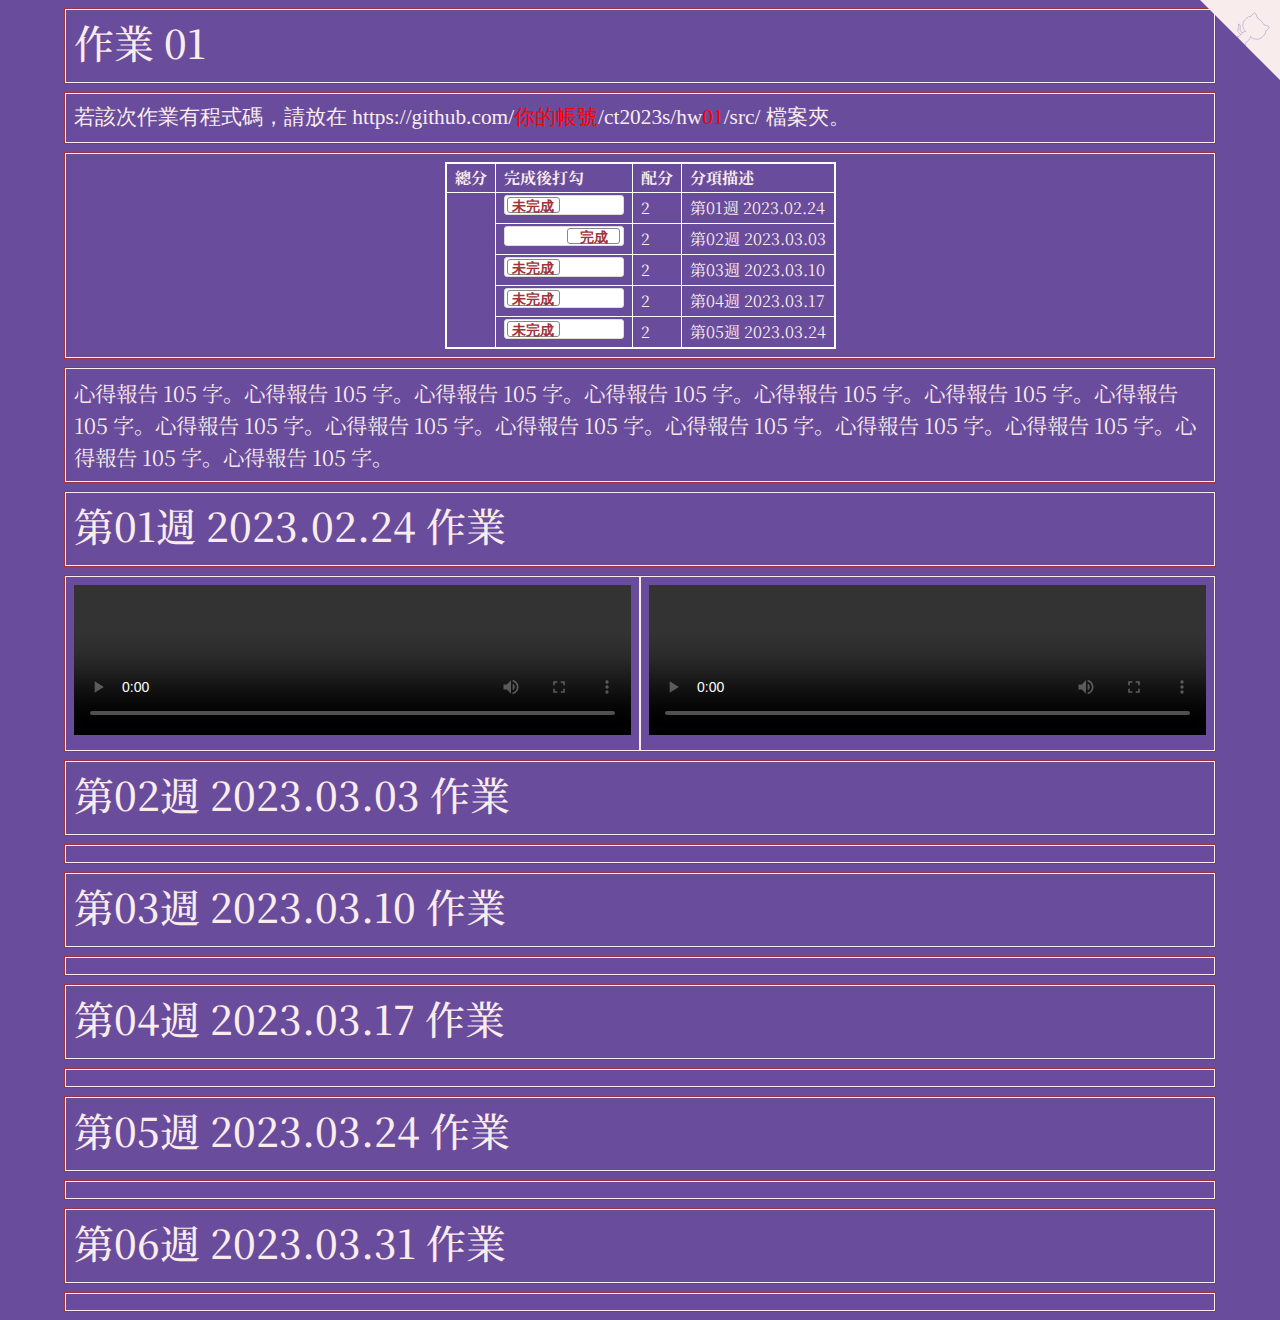
==== hw01/index.html @ e0ed613c "initial upload" ====
<!doctype html>
<html lang="zh-Hant-TW">
<head>
<!-- Required meta tags -->
<meta charset="utf-8">
<meta name="viewport" content="width=device-width, initial-scale=1">

<!-- D3, jquery -->
<script src="https://d3js.org/d3.v3.min.js" charset="utf-8"></script>
<script src="https://code.jquery.com/jquery-3.6.0.min.js" charset="utf-8"></script>

<!-- Bootstrap CSS -->
<link href="https://cdn.jsdelivr.net/npm/bootstrap@5.1.1/dist/css/bootstrap.min.css" rel="stylesheet">
<script src="https://cdn.jsdelivr.net/npm/bootstrap@5.1.1/dist/js/bootstrap.bundle.min.js"></script>

<title>作品集 Portfolio</title>
<style type="text/css">
  @import url('https://fonts.googleapis.com/css2?family=Noto+Serif+JP:wght@200&display=swap');

  table {
  border-collapse: collapse;
  border: 2px solid white; /* rgba(217,140,144,1) */
  font-size:  12pt;
  margin-left: auto;
  margin-right: auto;
  }

  td,
  th {
  border: 1px solid white;
  padding: 2px 8px;
  }

  .flipswitch
  {
      position: relative;
      background: white;
      width: 120px;
      height: 20px;
      -webkit-appearance: initial;
      border-radius: 3px;
      -webkit-tap-highlight-color: rgba(0, 0, 0, 0);
      outline:none;
      font-size: 14px;
      font-family: Trebuchet, Arial, sans-serif;
      font-weight: bold;
      cursor:pointer;
      border:1px solid #ddd;
  }
  .flipswitch:after
  {
      position:absolute;
      top:5%;
      display:block; 
      line-height:16px;
      width:45%;
      height:90%;
      background:#fff;
      box-sizing:border-box;
      text-align:center;
      transition: all 0.3s ease-in 0s; 
      color:rgba(159,53,58,1);
      border:#888 1px solid;
      border-radius:3px;
  }
  .flipswitch:after
  {
      left:2%;
      content: "未完成";
  }
  .flipswitch:checked:after
  {
      left:53%;
      content: "完成";
  }

  body {
    background-color: rgb(106, 76, 156); /* #6A4C9C */
    color: rgb(106, 76, 156);
    font-family: 'Noto Serif JP', serif;
  }

  .container-fluid {
    width:  90%;
  }

  .hw12 {
    border: 1px solid rgb(159, 53, 58);
    margin-top: 8px;
    margin-bottom: 8px;
  }

  .twenty {
    border: 1px solid #f9eced;
    color: #f9eced;
    padding: 8px;
    font-size: 16pt;
  }

  .twenty:hover {
      box-shadow: 0 0 5px 3px #f9eced;
      color: cyan; 
      text-shadow: 0 0 6px #FFFFFF, 0 0 6px #000000;
  }

  @font-face {
    font-family:'cjkFonts';
    src: url(cjkFonts_allseto_v1.11.woff2) format('woff2');
    /* https://cloudconvert.com/ttf-to-woff2 */
  }
  
  .cjkFonts {
    font-family: 'cjkFonts';
  }

  .github-corner:hover 
  .octo-arm {
    animation: octocat-wave 560ms ease-in-out
  }
  @keyframes octocat-wave {
    0%,100% {
      transform:rotate(0)
    }
    20%,60% {
      transform:rotate(-25deg)
    }
    40%,80% {
      transform:rotate(10deg)
    }
  }
  @media (max-width:500px) {
    .github-corner:hover 
    .octo-arm {
      animation:none
    }

    .github-corner 
    .octo-arm {
      animation: octocat-wave 560ms ease-in-out
    }
  }

  /* 波浪 */
  a {
    color:yellow;
    text-decoration: none; 
    background: url("data:image/svg+xml,%3Csvg xmlns='http://www.w3.org/2000/svg' viewBox='0 0 20 4'%3E%3Cpath fill='none' stroke='%23fff' d='M0 3.5c5 0 5-3 10-3s5 3 10 3 5-3 10-3 5 3 10 3'/%3E%3C/svg%3E") repeat-x 0 100%; 
    background-size:20px auto; 
    animation: waveMove 1s infinite linear;
  }

  a:hover {
    color:#f30;
    text-decoration: none;
    background: none;
    animation: none;
    text-decoration: underline;
    padding:2px 0;
  }
  @keyframes waveMove {
    from { background-position:0 100%; }
    to { background-position:20px 100%; }
  }
  /* 波浪 */
</style>
</head>
<body>
<!-- https://alexlenail.me/NN-SVG/about.html -->
<a href="https://github.com/你的帳號/ct2023s/" class="github-corner" aria-label="View source on Github">
  <svg width="80" height="80" viewBox="0 0 250 250" style="fill:#f9eced; color:#fff; position: absolute; top: 0; border: 0; right: 0;" aria-hidden="true">
    <path d="M0,0 L115,115 L130,115 L142,142 L250,250 L250,0 Z"></path>
    <path d="M128.3,109.0 C113.8,99.7 119.0,89.6 119.0,89.6 C122.0,82.7 120.5,78.6 120.5,78.6 C119.2,72.0 123.4,76.3 123.4,76.3 C127.3,80.9 125.5,87.3 125.5,87.3 C122.9,97.6 130.6,101.9 134.4,103.2" fill="#f9eced" stroke="#6A4C9C" style="transform-origin: 130px 106px;" class="octo-arm"></path>
    <path d="M115.0,115.0 C114.9,115.1 118.7,116.5 119.8,115.4 L133.7,101.6 C136.9,99.2 139.9,98.4 142.2,98.6 C133.8,88.0 127.5,74.4 143.8,58.0 C148.5,53.4 154.0,51.2 159.7,51.0 C160.3,49.4 163.2,43.6 171.4,40.1 C171.4,40.1 176.1,42.5 178.8,56.2 C183.1,58.6 187.2,61.8 190.9,65.4 C194.5,69.0 197.7,73.2 200.1,77.6 C213.8,80.2 216.3,84.9 216.3,84.9 C212.7,93.1 206.9,96.0 205.4,96.6 C205.1,102.4 203.0,107.8 198.3,112.5 C181.9,128.9 168.3,122.5 157.7,114.1 C157.9,116.9 156.7,120.9 152.7,124.9 L141.0,136.5 C139.8,137.7 141.6,141.9 141.8,141.8 Z" fill="#f9eced" stroke="#6A4C9C" class="octo-body"></path>
  </svg>
</a>


<div class="container-fluid">

  <!-- ------------------------------------------------>
  <div class="row hw12">
    <div class="col-md-12 twenty">
      <h1>作業 01</h1>
    </div>
  </div>

  <!-- ------------------------------------------------>
  <div class="row hw12">
    <div class="col-md-12 twenty cjkFonts">
      若該次作業有程式碼，請放在 https://github.com/<span style="color:red;">你的帳號</span>/ct2023s/hw<span style="color:red;">01</span>/src/ 檔案夾。
    </div>
  </div>

  <!-- ------------------------------------------------>
  <div class="row hw12">
    <div class="col-md-12 twenty">
      <table>
        <tr>
          <th>總分</th>
          <th>完成後打勾</th>
          <th>配分</th>
          <th>分項描述</th>
        </tr>
        <tr>
          <td rowspan="7" id="myTotal"></td>
          <td><input type="checkbox" class="flipswitch" id="myCheckbox1"></td>
          <td id='m1'>2</td>
          <td>第01週 2023.02.24</td>
        </tr>
        <tr>
          <td><input type="checkbox" class="flipswitch" id="myCheckbox2" checked></td>
          <td id='m2'>2</td>
          <td>第02週 2023.03.03</td>
        </tr>
        <tr>
          <td><input type="checkbox" class="flipswitch" id="myCheckbox3"></td>
          <td id='m3'>2</td>
          <td>第03週 2023.03.10</td>
        </tr>
        <tr>
          <td><input type="checkbox" class="flipswitch" id="myCheckbox4"></td>
          <td id='m4'>2</td>
          <td>第04週 2023.03.17</td>
        </tr>
        <tr>
          <td><input type="checkbox" class="flipswitch" id="myCheckbox5"></td>
          <td id='m5'>2</td>
          <td>第05週 2023.03.24</td>
        </tr>
      </table>
    </div>
  </div>

  <!-- ------------------------------------------------>
  <div class="row hw12">
    <div class="col-md-12 twenty">
      心得報告 105 字。心得報告 105 字。心得報告 105 字。心得報告 105 字。心得報告 105 字。心得報告 105 字。心得報告 105 字。心得報告 105 字。心得報告 105 字。心得報告 105 字。心得報告 105 字。心得報告 105 字。心得報告 105 字。心得報告 105 字。心得報告 105 字。
    </div>
  </div>

  <!-- ------------------------------------------------>
  <div class="row hw12">
    <div class="col-md-12 twenty">
      <h1>第01週 2023.02.24 作業</h1>
    </div>
  </div>

  <!-- ------------------------------------------------>
  <div class="row hw12">
    <div class="col-md-6 twenty">
      <video id="video1" style="width:100%;max-width:100%;" controls="">
        <source src="https://www.w3schools.com/html/mov_bbb.mp4" type="video/mp4">
      </video>
    </div>
    <div class="col-md-6 twenty">
      <video id="video1" style="width:100%;max-width:100%;" controls="">
        <source src="https://www.w3schools.com/html/mov_bbb.mp4" type="video/mp4">
      </video>
    </div>
  </div>


  <!-- ------------------------------------------------>
  <div class="row hw12">
    <div class="col-md-12 twenty">
      <h1>第02週 2023.03.03 作業</h1>
    </div>
  </div>

  <!-- ------------------------------------------------>
  <div class="row hw12">
    <div class="col-md-12 twenty">
      
    </div>
  </div>



  <!-- ------------------------------------------------>
  <div class="row hw12">
    <div class="col-md-12 twenty">
      <h1>第03週 2023.03.10 作業</h1>
    </div>
  </div>

  <!-- ------------------------------------------------>
  <div class="row hw12">
    <div class="col-md-12 twenty">
      
    </div>
  </div>



  <!-- ------------------------------------------------>
  <div class="row hw12">
    <div class="col-md-12 twenty">
      <h1>第04週 2023.03.17 作業</h1>
    </div>
  </div>

  <!-- ------------------------------------------------>
  <div class="row hw12">
    <div class="col-md-12 twenty">
      
    </div>
  </div>



  <!-- ------------------------------------------------>
  <div class="row hw12">
    <div class="col-md-12 twenty">
      <h1>第05週 2023.03.24 作業</h1>
    </div>
  </div>

  <!-- ------------------------------------------------>
  <div class="row hw12">
    <div class="col-md-12 twenty">
      
    </div>
  </div>



  <!-- ------------------------------------------------>
  <div class="row hw12">
    <div class="col-md-12 twenty">
      <h1>第06週 2023.03.31 作業</h1>
    </div>
  </div>

  <!-- ------------------------------------------------>
  <div class="row hw12">
    <div class="col-md-12 twenty">
      
    </div>
  </div>


  <!-- ------------------------------------------------>

  <!-- ------------------------------------------------>


<script>
  $(function() {
    var f = function() {
      $(this).next().text($(this).is(':checked') ? '做完' : '未做完');
    };
    $('input').change(f).trigger('change');
  });

  d3.select("#myCheckbox1").on("change",update);
  d3.select("#myCheckbox2").on("change",update);
  d3.select("#myCheckbox3").on("change",update);
  d3.select("#myCheckbox4").on("change",update);
  d3.select("#myCheckbox5").on("change",update);
  d3.select("#myCheckbox6").on("change",update);
  d3.select("#myCheckbox7").on("change",update);

  update();
  
  function update(){

    var score = 0;

    if (d3.select("#myCheckbox1").property("checked")){
      score += parseInt(d3.select('#m1').html());
    }

    if (d3.select("#myCheckbox2").property("checked")){
      score += parseInt(d3.select('#m2').html());   
    }

    if (d3.select("#myCheckbox3").property("checked")){
      score += parseInt(d3.select('#m3').html());   
    }

    if (d3.select("#myCheckbox4").property("checked")){
      score += parseInt(d3.select('#m4').html());   
    }

    if (d3.select("#myCheckbox5").property("checked")){
      score += parseInt(d3.select('#m5').html());   
    }


    d3.select("#myTotal").html(score);    
  }
</script>

</body>
</html>
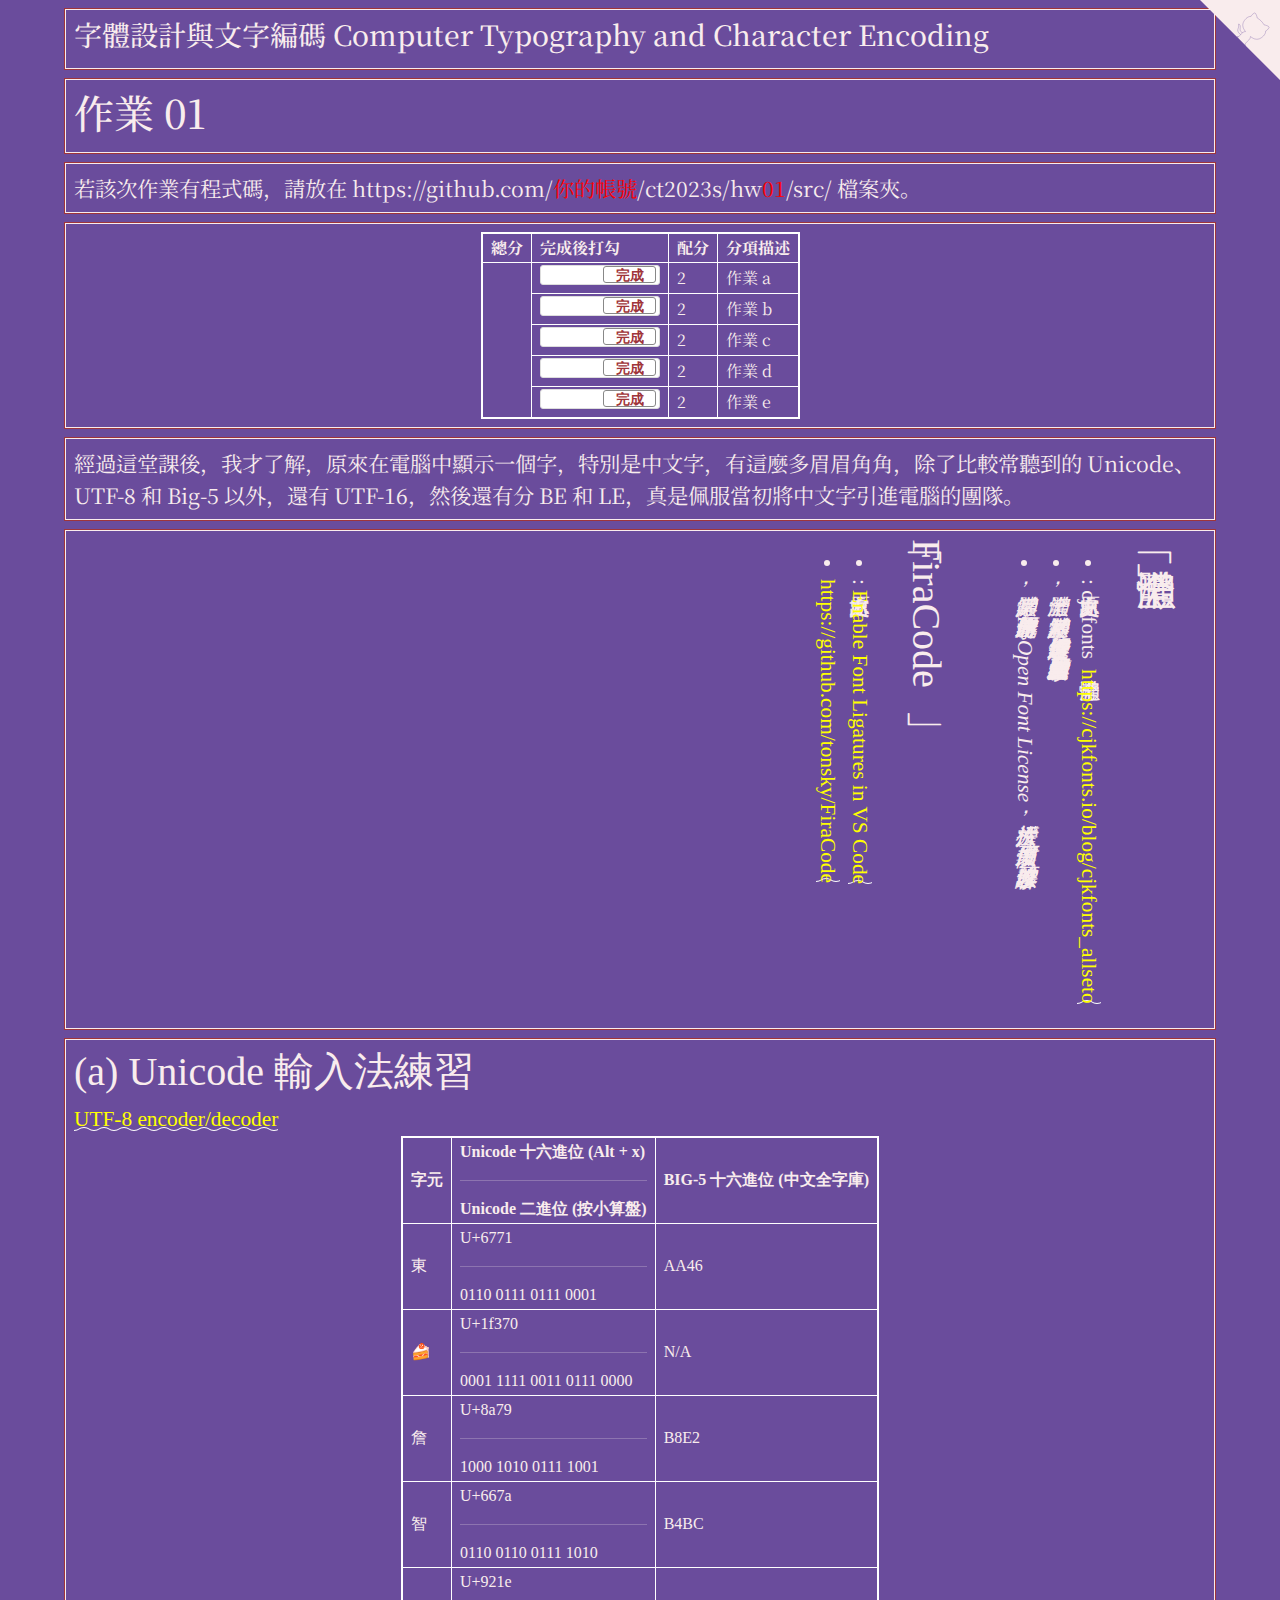
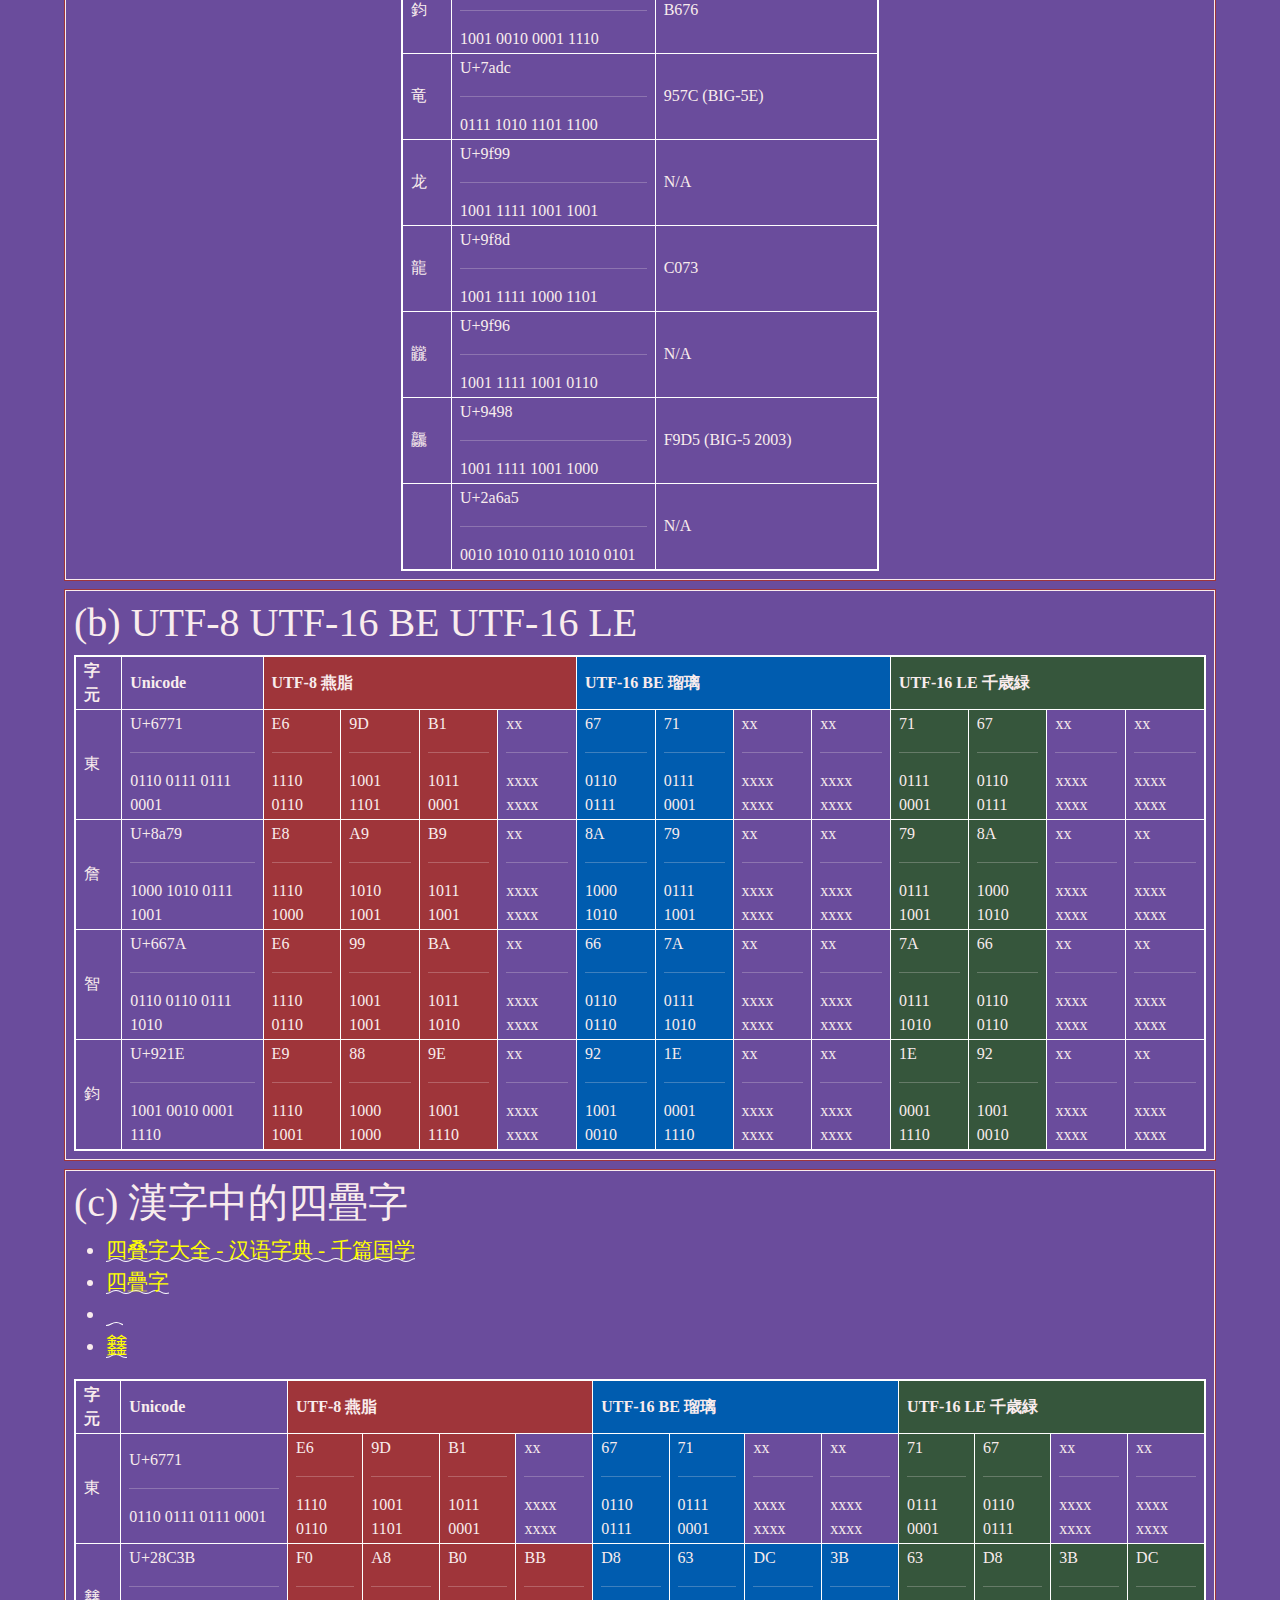
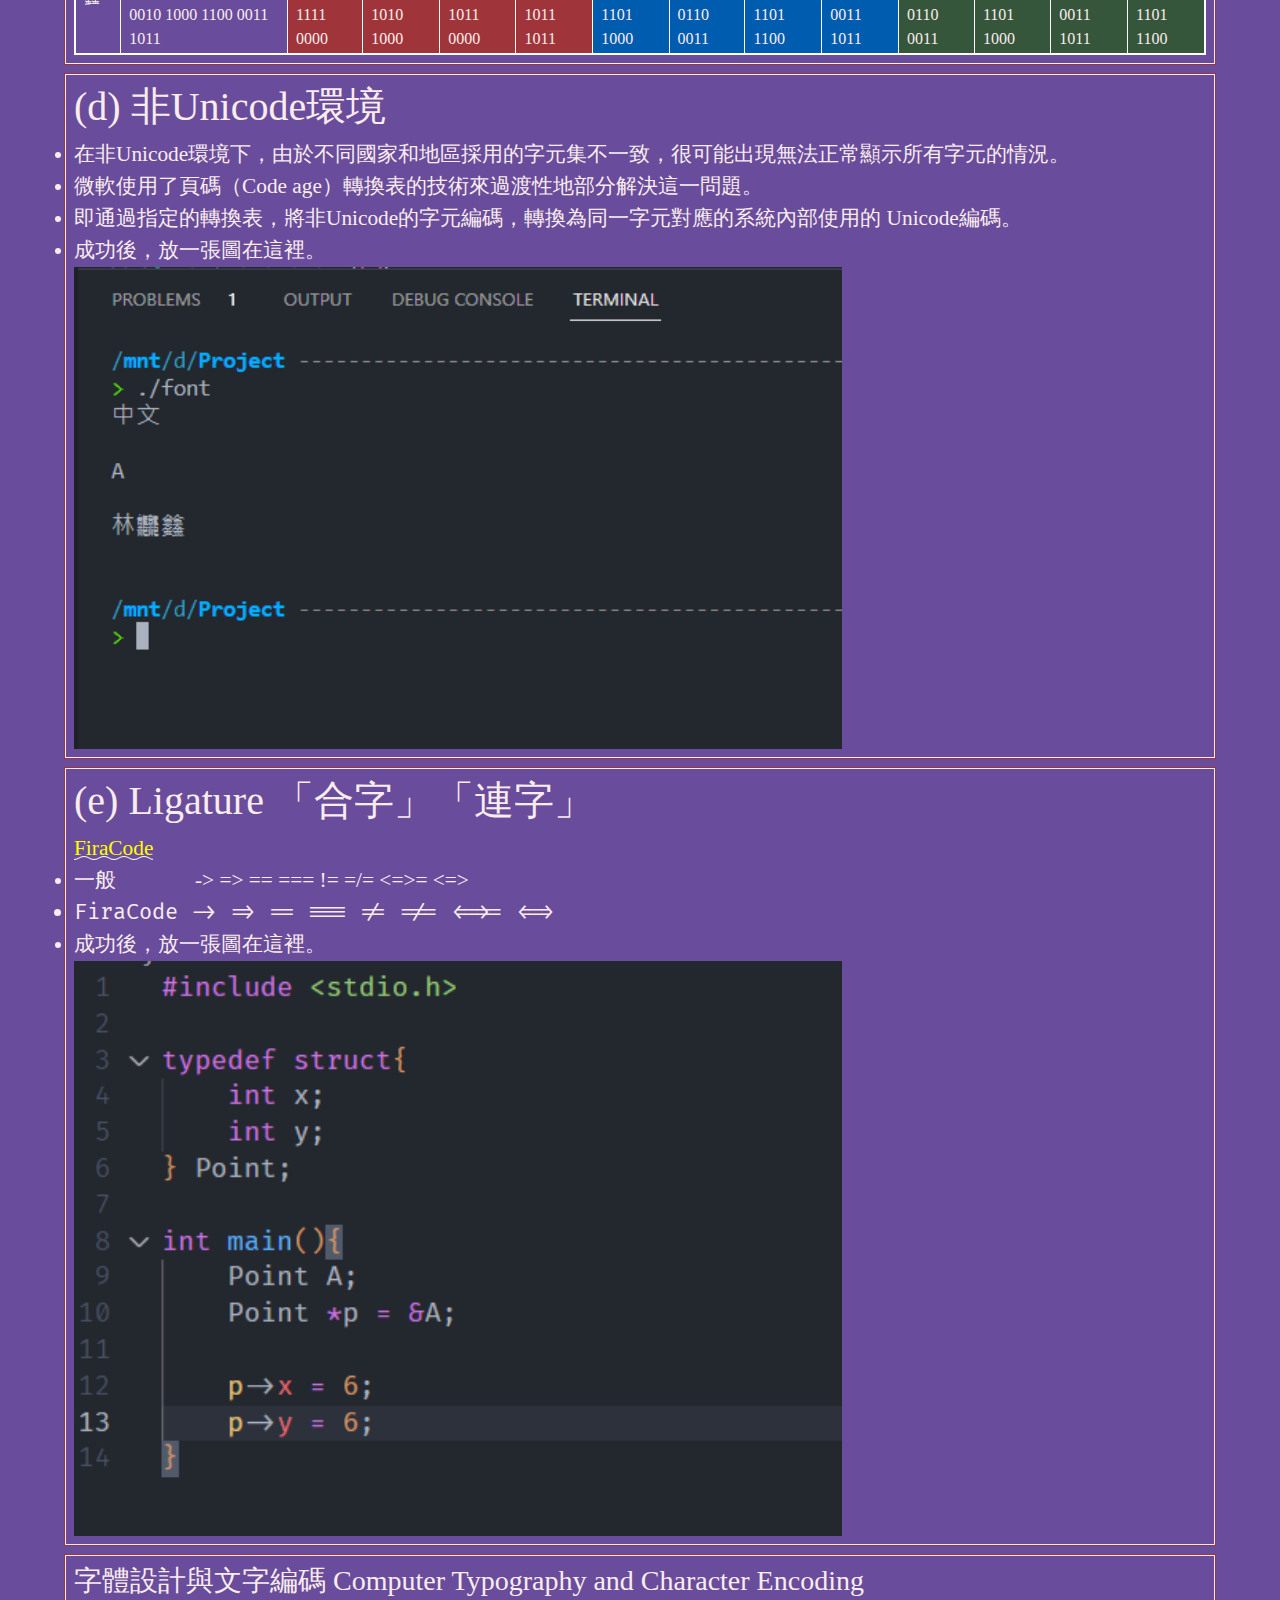
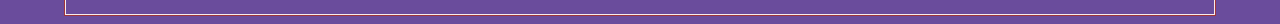
==== commit d23e4b25: "update hw1" ====
--- a/hw01/index.html
+++ b/hw01/index.html
@@ -1,38 +1,41 @@
 <!doctype html>
 <html lang="zh-Hant-TW">
+
 <head>
-<!-- Required meta tags -->
-<meta charset="utf-8">
-<meta name="viewport" content="width=device-width, initial-scale=1">
-
-<!-- D3, jquery -->
-<script src="https://d3js.org/d3.v3.min.js" charset="utf-8"></script>
-<script src="https://code.jquery.com/jquery-3.6.0.min.js" charset="utf-8"></script>
-
-<!-- Bootstrap CSS -->
-<link href="https://cdn.jsdelivr.net/npm/bootstrap@5.1.1/dist/css/bootstrap.min.css" rel="stylesheet">
-<script src="https://cdn.jsdelivr.net/npm/bootstrap@5.1.1/dist/js/bootstrap.bundle.min.js"></script>
-
-<title>作品集 Portfolio</title>
-<style type="text/css">
-  @import url('https://fonts.googleapis.com/css2?family=Noto+Serif+JP:wght@200&display=swap');
-
-  table {
-  border-collapse: collapse;
-  border: 2px solid white; /* rgba(217,140,144,1) */
-  font-size:  12pt;
-  margin-left: auto;
-  margin-right: auto;
-  }
-
-  td,
-  th {
-  border: 1px solid white;
-  padding: 2px 8px;
-  }
-
-  .flipswitch
-  {
+  <!-- Required meta tags -->
+  <meta charset="utf-8">
+  <meta name="viewport" content="width=device-width, initial-scale=1">
+
+  <!-- D3, jquery -->
+  <script src="https://d3js.org/d3.v3.min.js" charset="utf-8"></script>
+  <script src="https://code.jquery.com/jquery-3.6.0.min.js" charset="utf-8"></script>
+
+  <!-- Bootstrap CSS -->
+  <link href="https://cdn.jsdelivr.net/npm/bootstrap@5.1.1/dist/css/bootstrap.min.css" rel="stylesheet">
+  <script src="https://cdn.jsdelivr.net/npm/bootstrap@5.1.1/dist/js/bootstrap.bundle.min.js"></script>
+
+  <title>作品集 Portfolio</title>
+  <!-- https://alexlenail.me/NN-SVG/about.html -->
+  <link rel="icon" href="../hw00/favicon.svg" />
+  <style type="text/css">
+    @import url('https://fonts.googleapis.com/css2?family=Noto+Serif+JP:wght@200&display=swap');
+
+    table {
+      border-collapse: collapse;
+      border: 2px solid white;
+      /* rgba(217,140,144,1) */
+      font-size: 12pt;
+      margin-left: auto;
+      margin-right: auto;
+    }
+
+    td,
+    th {
+      border: 1px solid white;
+      padding: 2px 8px;
+    }
+
+    .flipswitch {
       position: relative;
       background: white;
       width: 120px;
@@ -40,212 +43,273 @@
       -webkit-appearance: initial;
       border-radius: 3px;
       -webkit-tap-highlight-color: rgba(0, 0, 0, 0);
-      outline:none;
+      outline: none;
       font-size: 14px;
       font-family: Trebuchet, Arial, sans-serif;
       font-weight: bold;
-      cursor:pointer;
-      border:1px solid #ddd;
-  }
-  .flipswitch:after
-  {
-      position:absolute;
-      top:5%;
-      display:block; 
-      line-height:16px;
-      width:45%;
-      height:90%;
-      background:#fff;
-      box-sizing:border-box;
-      text-align:center;
-      transition: all 0.3s ease-in 0s; 
-      color:rgba(159,53,58,1);
-      border:#888 1px solid;
-      border-radius:3px;
-  }
-  .flipswitch:after
-  {
-      left:2%;
+      cursor: pointer;
+      border: 1px solid #ddd;
+    }
+
+    .flipswitch:after {
+      position: absolute;
+      top: 5%;
+      display: block;
+      line-height: 16px;
+      width: 45%;
+      height: 90%;
+      background: #fff;
+      box-sizing: border-box;
+      text-align: center;
+      transition: all 0.3s ease-in 0s;
+      color: rgba(159, 53, 58, 1);
+      border: #888 1px solid;
+      border-radius: 3px;
+    }
+
+    .flipswitch:after {
+      left: 2%;
       content: "未完成";
-  }
-  .flipswitch:checked:after
-  {
-      left:53%;
+    }
+
+    .flipswitch:checked:after {
+      left: 53%;
       content: "完成";
-  }
-
-  body {
-    background-color: rgb(106, 76, 156); /* #6A4C9C */
-    color: rgb(106, 76, 156);
-    font-family: 'Noto Serif JP', serif;
-  }
-
-  .container-fluid {
-    width:  90%;
-  }
-
-  .hw12 {
-    border: 1px solid rgb(159, 53, 58);
-    margin-top: 8px;
-    margin-bottom: 8px;
-  }
-
-  .twenty {
-    border: 1px solid #f9eced;
-    color: #f9eced;
-    padding: 8px;
-    font-size: 16pt;
-  }
-
-  .twenty:hover {
+    }
+
+    body {
+      background-color: rgb(106, 76, 156);
+      /* #6A4C9C */
+      color: rgb(106, 76, 156);
+      font-family: 'Noto Serif JP', serif;
+    }
+
+    .container-fluid {
+      width: 90%;
+    }
+
+    .hw12 {
+      border: 1px solid rgb(159, 53, 58);
+      margin-top: 8px;
+      margin-bottom: 8px;
+    }
+
+    .twenty {
+      border: 1px solid #f9eced;
+      color: #f9eced;
+      padding: 8px;
+      font-size: 16pt;
+    }
+
+    .twenty:hover {
       box-shadow: 0 0 5px 3px #f9eced;
-      color: cyan; 
+      color: cyan;
       text-shadow: 0 0 6px #FFFFFF, 0 0 6px #000000;
-  }
-
-  @font-face {
-    font-family:'cjkFonts';
-    src: url(cjkFonts_allseto_v1.11.woff2) format('woff2');
-    /* https://cloudconvert.com/ttf-to-woff2 */
-  }
-  
-  .cjkFonts {
-    font-family: 'cjkFonts';
-  }
-
-  .github-corner:hover 
-  .octo-arm {
-    animation: octocat-wave 560ms ease-in-out
-  }
-  @keyframes octocat-wave {
-    0%,100% {
-      transform:rotate(0)
-    }
-    20%,60% {
-      transform:rotate(-25deg)
-    }
-    40%,80% {
-      transform:rotate(10deg)
-    }
-  }
-  @media (max-width:500px) {
-    .github-corner:hover 
-    .octo-arm {
-      animation:none
-    }
-
-    .github-corner 
-    .octo-arm {
+    }
+
+    @font-face {
+      font-family: 'cjkFonts';
+      src: url(cjkFonts_allseto_v1.11.woff2) format('woff2');
+      /* https://cloudconvert.com/ttf-to-woff2 */
+    }
+
+    @font-face {
+      font-family: 'FiraCode-Regular';
+      src: url(FiraCode-Regular.woff2) format('woff2');
+      /* https://worldofzero.com/posts/enable-font-ligatures-vscode/ */
+    }
+
+    .cjkFonts {
+      font-family: 'cjkFonts';
+      writing-mode: vertical-rl;
+    }
+
+    .cjkFontsH {
+      font-family: 'cjkFonts';
+    }
+
+    .FiraCode {
+      font-family: 'FiraCode-Regular';
+    }
+
+    .github-corner:hover .octo-arm {
       animation: octocat-wave 560ms ease-in-out
     }
-  }
-
-  /* 波浪 */
-  a {
-    color:yellow;
-    text-decoration: none; 
-    background: url("data:image/svg+xml,%3Csvg xmlns='http://www.w3.org/2000/svg' viewBox='0 0 20 4'%3E%3Cpath fill='none' stroke='%23fff' d='M0 3.5c5 0 5-3 10-3s5 3 10 3 5-3 10-3 5 3 10 3'/%3E%3C/svg%3E") repeat-x 0 100%; 
-    background-size:20px auto; 
-    animation: waveMove 1s infinite linear;
-  }
-
-  a:hover {
-    color:#f30;
-    text-decoration: none;
-    background: none;
-    animation: none;
-    text-decoration: underline;
-    padding:2px 0;
-  }
-  @keyframes waveMove {
-    from { background-position:0 100%; }
-    to { background-position:20px 100%; }
-  }
-  /* 波浪 */
-</style>
+
+    @keyframes octocat-wave {
+
+      0%,
+      100% {
+        transform: rotate(0)
+      }
+
+      20%,
+      60% {
+        transform: rotate(-25deg)
+      }
+
+      40%,
+      80% {
+        transform: rotate(10deg)
+      }
+    }
+
+    @media (max-width:500px) {
+      .github-corner:hover .octo-arm {
+        animation: none
+      }
+
+      .github-corner .octo-arm {
+        animation: octocat-wave 560ms ease-in-out
+      }
+    }
+
+    /* 波浪 */
+    a {
+      color: yellow;
+      text-decoration: none;
+      background: url("data:image/svg+xml,%3Csvg xmlns='http://www.w3.org/2000/svg' viewBox='0 0 20 4'%3E%3Cpath fill='none' stroke='%23fff' d='M0 3.5c5 0 5-3 10-3s5 3 10 3 5-3 10-3 5 3 10 3'/%3E%3C/svg%3E") repeat-x 0 100%;
+      background-size: 20px auto;
+      animation: waveMove 1s infinite linear;
+    }
+
+    a:hover {
+      color: #f30;
+      text-decoration: none;
+      background: none;
+      animation: none;
+      text-decoration: underline;
+      padding: 2px 0;
+    }
+
+    @keyframes waveMove {
+      from {
+        background-position: 0 100%;
+      }
+
+      to {
+        background-position: 20px 100%;
+      }
+    }
+
+    /* 波浪 */
+  </style>
 </head>
+
 <body>
-<!-- https://alexlenail.me/NN-SVG/about.html -->
-<a href="https://github.com/你的帳號/ct2023s/" class="github-corner" aria-label="View source on Github">
-  <svg width="80" height="80" viewBox="0 0 250 250" style="fill:#f9eced; color:#fff; position: absolute; top: 0; border: 0; right: 0;" aria-hidden="true">
-    <path d="M0,0 L115,115 L130,115 L142,142 L250,250 L250,0 Z"></path>
-    <path d="M128.3,109.0 C113.8,99.7 119.0,89.6 119.0,89.6 C122.0,82.7 120.5,78.6 120.5,78.6 C119.2,72.0 123.4,76.3 123.4,76.3 C127.3,80.9 125.5,87.3 125.5,87.3 C122.9,97.6 130.6,101.9 134.4,103.2" fill="#f9eced" stroke="#6A4C9C" style="transform-origin: 130px 106px;" class="octo-arm"></path>
-    <path d="M115.0,115.0 C114.9,115.1 118.7,116.5 119.8,115.4 L133.7,101.6 C136.9,99.2 139.9,98.4 142.2,98.6 C133.8,88.0 127.5,74.4 143.8,58.0 C148.5,53.4 154.0,51.2 159.7,51.0 C160.3,49.4 163.2,43.6 171.4,40.1 C171.4,40.1 176.1,42.5 178.8,56.2 C183.1,58.6 187.2,61.8 190.9,65.4 C194.5,69.0 197.7,73.2 200.1,77.6 C213.8,80.2 216.3,84.9 216.3,84.9 C212.7,93.1 206.9,96.0 205.4,96.6 C205.1,102.4 203.0,107.8 198.3,112.5 C181.9,128.9 168.3,122.5 157.7,114.1 C157.9,116.9 156.7,120.9 152.7,124.9 L141.0,136.5 C139.8,137.7 141.6,141.9 141.8,141.8 Z" fill="#f9eced" stroke="#6A4C9C" class="octo-body"></path>
-  </svg>
-</a>
-
-
-<div class="container-fluid">
-
-  <!-- ------------------------------------------------>
-  <div class="row hw12">
-    <div class="col-md-12 twenty">
-      <h1>作業 01</h1>
-    </div>
-  </div>
-
-  <!-- ------------------------------------------------>
-  <div class="row hw12">
-    <div class="col-md-12 twenty cjkFonts">
-      若該次作業有程式碼，請放在 https://github.com/<span style="color:red;">你的帳號</span>/ct2023s/hw<span style="color:red;">01</span>/src/ 檔案夾。
-    </div>
-  </div>
-
-  <!-- ------------------------------------------------>
-  <div class="row hw12">
-    <div class="col-md-12 twenty">
-      <table>
-        <tr>
-          <th>總分</th>
-          <th>完成後打勾</th>
-          <th>配分</th>
-          <th>分項描述</th>
-        </tr>
-        <tr>
-          <td rowspan="7" id="myTotal"></td>
-          <td><input type="checkbox" class="flipswitch" id="myCheckbox1"></td>
-          <td id='m1'>2</td>
-          <td>第01週 2023.02.24</td>
-        </tr>
-        <tr>
-          <td><input type="checkbox" class="flipswitch" id="myCheckbox2" checked></td>
-          <td id='m2'>2</td>
-          <td>第02週 2023.03.03</td>
-        </tr>
-        <tr>
-          <td><input type="checkbox" class="flipswitch" id="myCheckbox3"></td>
-          <td id='m3'>2</td>
-          <td>第03週 2023.03.10</td>
-        </tr>
-        <tr>
-          <td><input type="checkbox" class="flipswitch" id="myCheckbox4"></td>
-          <td id='m4'>2</td>
-          <td>第04週 2023.03.17</td>
-        </tr>
-        <tr>
-          <td><input type="checkbox" class="flipswitch" id="myCheckbox5"></td>
-          <td id='m5'>2</td>
-          <td>第05週 2023.03.24</td>
-        </tr>
-      </table>
-    </div>
-  </div>
-
-  <!-- ------------------------------------------------>
-  <div class="row hw12">
-    <div class="col-md-12 twenty">
-      心得報告 105 字。心得報告 105 字。心得報告 105 字。心得報告 105 字。心得報告 105 字。心得報告 105 字。心得報告 105 字。心得報告 105 字。心得報告 105 字。心得報告 105 字。心得報告 105 字。心得報告 105 字。心得報告 105 字。心得報告 105 字。心得報告 105 字。
-    </div>
-  </div>
-
-  <!-- ------------------------------------------------>
-  <div class="row hw12">
-    <div class="col-md-12 twenty">
-      <h1>第01週 2023.02.24 作業</h1>
-    </div>
-  </div>
-
-  <!-- ------------------------------------------------>
+  <!-- https://alexlenail.me/NN-SVG/about.html -->
+  <a href="https://github.com/你的帳號/ct2023s/" class="github-corner" aria-label="View source on Github">
+    <svg width="80" height="80" viewBox="0 0 250 250"
+      style="fill:#f9eced; color:#fff; position: absolute; top: 0; border: 0; right: 0;" aria-hidden="true">
+      <path d="M0,0 L115,115 L130,115 L142,142 L250,250 L250,0 Z"></path>
+      <path
+        d="M128.3,109.0 C113.8,99.7 119.0,89.6 119.0,89.6 C122.0,82.7 120.5,78.6 120.5,78.6 C119.2,72.0 123.4,76.3 123.4,76.3 C127.3,80.9 125.5,87.3 125.5,87.3 C122.9,97.6 130.6,101.9 134.4,103.2"
+        fill="#f9eced" stroke="#6A4C9C" style="transform-origin: 130px 106px;" class="octo-arm"></path>
+      <path
+        d="M115.0,115.0 C114.9,115.1 118.7,116.5 119.8,115.4 L133.7,101.6 C136.9,99.2 139.9,98.4 142.2,98.6 C133.8,88.0 127.5,74.4 143.8,58.0 C148.5,53.4 154.0,51.2 159.7,51.0 C160.3,49.4 163.2,43.6 171.4,40.1 C171.4,40.1 176.1,42.5 178.8,56.2 C183.1,58.6 187.2,61.8 190.9,65.4 C194.5,69.0 197.7,73.2 200.1,77.6 C213.8,80.2 216.3,84.9 216.3,84.9 C212.7,93.1 206.9,96.0 205.4,96.6 C205.1,102.4 203.0,107.8 198.3,112.5 C181.9,128.9 168.3,122.5 157.7,114.1 C157.9,116.9 156.7,120.9 152.7,124.9 L141.0,136.5 C139.8,137.7 141.6,141.9 141.8,141.8 Z"
+        fill="#f9eced" stroke="#6A4C9C" class="octo-body"></path>
+    </svg>
+  </a>
+
+
+  <div class="container-fluid">
+
+    <!-- ------------------------------------------------>
+    <div class="row hw12">
+      <div class="col-md-12 twenty">
+        <h3>字體設計與文字編碼 Computer Typography and Character Encoding</h3>
+      </div>
+    </div>
+
+    <!-- ------------------------------------------------>
+    <div class="row hw12">
+      <div class="col-md-12 twenty">
+        <h1>作業 01</h1>
+      </div>
+    </div>
+
+    <!-- ------------------------------------------------>
+    <div class="row hw12">
+      <div class="col-md-12 twenty">
+        若該次作業有程式碼，請放在 https://github.com/<span style="color:red;">你的帳號</span>/ct2023s/hw<span
+          style="color:red;">01</span>/src/ 檔案夾。
+      </div>
+    </div>
+
+    <!-- ------------------------------------------------>
+    <div class="row hw12">
+      <div class="col-md-12 twenty">
+        <table>
+          <tr>
+            <th>總分</th>
+            <th>完成後打勾</th>
+            <th>配分</th>
+            <th>分項描述</th>
+          </tr>
+          <tr>
+            <td rowspan="7" id="myTotal"></td>
+            <td><input type="checkbox" class="flipswitch" id="myCheckbox1" checked></td>
+            <td id='m1'>2</td>
+            <td>作業 a</td>
+          </tr>
+          <tr>
+            <td><input type="checkbox" class="flipswitch" id="myCheckbox2" checked></td>
+            <td id='m2'>2</td>
+            <td>作業 b</td>
+          </tr>
+          <tr>
+            <td><input type="checkbox" class="flipswitch" id="myCheckbox3" checked></td>
+            <td id='m3'>2</td>
+            <td>作業 c</td>
+          </tr>
+          <tr>
+            <td><input type="checkbox" class="flipswitch" id="myCheckbox4" checked></td>
+            <td id='m4'>2</td>
+            <td>作業 d</td>
+          </tr>
+          <tr>
+            <td><input type="checkbox" class="flipswitch" id="myCheckbox5" checked></td>
+            <td id='m5'>2</td>
+            <td>作業 e</td>
+          </tr>
+        </table>
+      </div>
+    </div>
+
+    <!-- ------------------------------------------------>
+    <div class="row hw12">
+      <div class="col-md-12 twenty">
+        經過這堂課後，我才了解，原來在電腦中顯示一個字，特別是中文字，有這麼多眉眉角角，除了比較常聽到的 Unicode、UTF-8 和 Big-5 以外，還有 UTF-16，然後還有分 BE 和
+        LE，真是佩服當初將中文字引進電腦的團隊。
+      </div>
+    </div>
+
+    <!-- ------------------------------------------------>
+    <div class="row hw12">
+      <div class="col-md-12 twenty cjkFonts">
+        <h1> 「全瀨體」</h1>
+
+        <ul>
+          <li>原文出處: cjkfonts 全瀨體 <a href="https://cjkfonts.io/blog/cjkfonts_allseto" target="_blank">
+              https://cjkfonts.io/blog/cjkfonts_allseto</a></li>
+          <li><cite>全瀨體，基於瀨戶字體，透過深度學習智能造字，產生的字體數量是跟思源黑體相同。</cite></li>
+          <li><cite>瀨戶字體，原作者將此字體用 SIL Open Font License 授權方法，可以商業使用，可以容許修改字體。</cite></li>
+        </ul>
+
+        <h1> 「FiraCode」</h1>
+
+        <ul>
+          <li>原文出處: <a href="https://worldofzero.com/posts/enable-font-ligatures-vscode/" target="_blank"> Enable Font
+              Ligatures in VS Code </a></li>
+          <li><a href="https://github.com/tonsky/FiraCode" target="_blank">https://github.com/tonsky/FiraCode</a></li>
+        </ul>
+
+
+      </div>
+    </div>
+
+    <!-- ------------------------------------------------>
+    <!--
   <div class="row hw12">
     <div class="col-md-6 twenty">
       <video id="video1" style="width:100%;max-width:100%;" controls="">
@@ -258,138 +322,497 @@
       </video>
     </div>
   </div>
-
-
-  <!-- ------------------------------------------------>
-  <div class="row hw12">
-    <div class="col-md-12 twenty">
-      <h1>第02週 2023.03.03 作業</h1>
-    </div>
-  </div>
-
-  <!-- ------------------------------------------------>
-  <div class="row hw12">
-    <div class="col-md-12 twenty">
-      
-    </div>
-  </div>
-
-
-
-  <!-- ------------------------------------------------>
-  <div class="row hw12">
-    <div class="col-md-12 twenty">
-      <h1>第03週 2023.03.10 作業</h1>
-    </div>
-  </div>
-
-  <!-- ------------------------------------------------>
-  <div class="row hw12">
-    <div class="col-md-12 twenty">
-      
-    </div>
-  </div>
-
-
-
-  <!-- ------------------------------------------------>
-  <div class="row hw12">
-    <div class="col-md-12 twenty">
-      <h1>第04週 2023.03.17 作業</h1>
-    </div>
-  </div>
-
-  <!-- ------------------------------------------------>
-  <div class="row hw12">
-    <div class="col-md-12 twenty">
-      
-    </div>
-  </div>
-
-
-
-  <!-- ------------------------------------------------>
-  <div class="row hw12">
-    <div class="col-md-12 twenty">
-      <h1>第05週 2023.03.24 作業</h1>
-    </div>
-  </div>
-
-  <!-- ------------------------------------------------>
-  <div class="row hw12">
-    <div class="col-md-12 twenty">
-      
-    </div>
-  </div>
-
-
-
-  <!-- ------------------------------------------------>
-  <div class="row hw12">
-    <div class="col-md-12 twenty">
-      <h1>第06週 2023.03.31 作業</h1>
-    </div>
-  </div>
-
-  <!-- ------------------------------------------------>
-  <div class="row hw12">
-    <div class="col-md-12 twenty">
-      
-    </div>
-  </div>
-
-
-  <!-- ------------------------------------------------>
-
-  <!-- ------------------------------------------------>
-
-
-<script>
-  $(function() {
-    var f = function() {
-      $(this).next().text($(this).is(':checked') ? '做完' : '未做完');
-    };
-    $('input').change(f).trigger('change');
-  });
-
-  d3.select("#myCheckbox1").on("change",update);
-  d3.select("#myCheckbox2").on("change",update);
-  d3.select("#myCheckbox3").on("change",update);
-  d3.select("#myCheckbox4").on("change",update);
-  d3.select("#myCheckbox5").on("change",update);
-  d3.select("#myCheckbox6").on("change",update);
-  d3.select("#myCheckbox7").on("change",update);
-
-  update();
-  
-  function update(){
-
-    var score = 0;
-
-    if (d3.select("#myCheckbox1").property("checked")){
-      score += parseInt(d3.select('#m1').html());
-    }
-
-    if (d3.select("#myCheckbox2").property("checked")){
-      score += parseInt(d3.select('#m2').html());   
-    }
-
-    if (d3.select("#myCheckbox3").property("checked")){
-      score += parseInt(d3.select('#m3').html());   
-    }
-
-    if (d3.select("#myCheckbox4").property("checked")){
-      score += parseInt(d3.select('#m4').html());   
-    }
-
-    if (d3.select("#myCheckbox5").property("checked")){
-      score += parseInt(d3.select('#m5').html());   
-    }
-
-
-    d3.select("#myTotal").html(score);    
-  }
-</script>
+  -->
+
+
+    <!-- ------------------------------------------------>
+    <div class="row hw12">
+      <div class="col-md-12 twenty cjkFontsH">
+        <h1>(a) Unicode 輸入法練習 </h1>
+        <a href="https://mothereff.in/utf-8" target="_blank">UTF-8 encoder/decoder</a>
+        <table>
+          <tr>
+            <th>字元</th>
+            <th>Unicode 十六進位 (Alt + x)
+              <hr>Unicode 二進位 (按小算盤)
+            </th>
+            <th>BIG-5 十六進位 (中文全字庫)</th>
+          </tr>
+          <tr>
+            <td>東</td>
+            <td>U+6771
+              <hr>0110 0111 0111 0001
+            </td>
+            <td>AA46</td> <!-- BIG-5 十六進位 -->
+          </tr>
+          <tr>
+            <td>🍰</td>
+            <td>U+1f370
+              <hr>0001 1111 0011 0111 0000
+            </td> <!-- Unicode 二進位 -->
+            <td>N/A</td> <!-- BIG-5 十六進位 -->
+          </tr>
+          <tr>
+            <td>詹</td>
+            <td>U+8a79
+              <hr>1000 1010 0111 1001
+            </td> <!-- Unicode 二進位 -->
+            <td>B8E2</td> <!-- BIG-5 十六進位 -->
+          </tr>
+          <tr>
+            <td>智</td>
+            <td>U+667a
+              <hr>0110 0110 0111 1010
+            </td> <!-- Unicode 二進位 -->
+            <td>B4BC</td> <!-- BIG-5 十六進位 -->
+          </tr>
+          <tr>
+            <td>鈞</td>
+            <td>U+921e
+              <hr>1001 0010 0001 1110
+            </td> <!-- Unicode 二進位 -->
+            <td>B676</td> <!-- BIG-5 十六進位 -->
+          </tr>
+          <tr>
+            <td>竜</td>
+            <td>U+7adc
+              <hr>0111 1010 1101 1100
+            </td> <!-- Unicode 二進位 -->
+            <td>957C (BIG-5E)</td> <!-- BIG-5 十六進位 -->
+          </tr>
+          <tr>
+            <td>龙</td>
+            <td>U+9f99
+              <hr>1001 1111 1001 1001
+            </td> <!-- Unicode 二進位 -->
+            <td>N/A</td> <!-- BIG-5 十六進位 -->
+          </tr>
+          <tr>
+            <td>龍</td>
+            <td>U+9f8d
+              <hr>1001 1111 1000 1101
+            </td> <!-- Unicode 二進位 -->
+            <td>C073</td> <!-- BIG-5 十六進位 -->
+          </tr>
+          <tr>
+            <td>龖</td>
+            <td>U+9f96
+              <hr>1001 1111 1001 0110
+            </td> <!-- Unicode 二進位 -->
+            <td>N/A</td> <!-- BIG-5 十六進位 -->
+          </tr>
+          <tr>
+            <td>龘</td>
+            <td>U+9498
+              <hr>1001 1111 1001 1000
+            </td> <!-- Unicode 二進位 -->
+            <td>F9D5 (BIG-5 2003)</td> <!-- BIG-5 十六進位 -->
+          </tr>
+          <tr>
+            <td>𪚥</td> <!-- 新細明體-ExtB -->
+            <td>U+2a6a5
+              <hr>0010 1010 0110 1010 0101
+            </td> <!-- Unicode 二進位 -->
+            <td>N/A</td> <!-- BIG-5 十六進位 -->
+          </tr>
+        </table>
+      </div>
+    </div>
+
+    <!-- ------------------------------------------------>
+    <div class="row hw12">
+      <div class="col-md-12 twenty cjkFontsH">
+        <h1>(b) UTF-8 UTF-16 BE UTF-16 LE</h1>
+
+        <table>
+          <tr>
+            <th>字元</th> <!-- 紺 https://nipponcolors.com/#kon --> <!-- 桔梗 https://nipponcolors.com/#kikyo -->
+            <th colspan="1">Unicode</th>
+            <th colspan="4" style="background-color:#9F353A;">UTF-8 燕脂</th> <!-- 燕脂 https://nipponcolors.com/#enji -->
+            <th colspan="4" style="background-color:#005CAF;">UTF-16 BE 瑠璃</th>
+            <!-- 瑠璃 https://nipponcolors.com/#ruri https://nipponcolors.com/#kon -->
+            <th colspan="4" style="background-color:#36563C;">UTF-16 LE 千歳緑</th>
+            <!-- 千歳緑 https://nipponcolors.com/#chitosemidori -->
+          </tr>
+          <tr>
+            <td>東</td>
+            <td>U+6771
+              <hr>0110 0111 0111 0001
+            </td>
+            <td style="background-color:#9F353A;">E6
+              <hr>1110 0110
+            </td> <!-- UTF-8 -->
+            <td style="background-color:#9F353A;">9D
+              <hr>1001 1101
+            </td>
+            <td style="background-color:#9F353A;">B1
+              <hr>1011 0001
+            </td>
+            <td>xx
+              <hr>xxxx xxxx
+            </td>
+            <td style="background-color:#005CAF;">67
+              <hr>0110 0111
+            </td> <!-- UTF-16 BE -->
+            <td style="background-color:#005CAF;">71
+              <hr>0111 0001
+            </td>
+            <td>xx
+              <hr>xxxx xxxx
+            </td>
+            <td>xx
+              <hr>xxxx xxxx
+            </td>
+            <td style="background-color:#36563C;">71
+              <hr>0111 0001
+            </td> <!-- UTF-16 LE -->
+            <td style="background-color:#36563C;">67
+              <hr>0110 0111
+            </td>
+            <td>xx
+              <hr>xxxx xxxx
+            </td>
+            <td>xx
+              <hr>xxxx xxxx
+            </td>
+          </tr>
+          <tr>
+            <td>詹</td>
+            <td>U+8a79
+              <hr>1000 1010 0111 1001
+            </td>
+            <td style="background-color:#9F353A;">E8
+              <hr>1110 1000
+            </td> <!-- UTF-8 -->
+            <td style="background-color:#9F353A;">A9
+              <hr>1010 1001
+            </td>
+            <td style="background-color:#9F353A;">B9
+              <hr>1011 1001
+            </td>
+            <td>xx
+              <hr>xxxx xxxx
+            </td>
+            <td style="background-color:#005CAF;">8A
+              <hr>1000 1010
+            </td> <!-- UTF-16 BE -->
+            <td style="background-color:#005CAF;">79
+              <hr>0111 1001
+            </td>
+            <td>xx
+              <hr>xxxx xxxx
+            </td>
+            <td>xx
+              <hr>xxxx xxxx
+            </td>
+            <td style="background-color:#36563C;">79
+              <hr>0111 1001
+            </td> <!-- UTF-16 LE -->
+            <td style="background-color:#36563C;">8A
+              <hr>1000 1010
+            </td>
+            <td>xx
+              <hr>xxxx xxxx
+            </td>
+            <td>xx
+              <hr>xxxx xxxx
+            </td>
+          </tr>
+          <tr>
+            <td>智</td>
+            <td>U+667A
+              <hr>0110 0110 0111 1010
+            </td>
+            <td style="background-color:#9F353A;">E6
+              <hr>1110 0110
+            </td> <!-- UTF-8 -->
+            <td style="background-color:#9F353A;">99
+              <hr>1001 1001
+            </td>
+            <td style="background-color:#9F353A;">BA
+              <hr>1011 1010
+            </td>
+            <td>xx
+              <hr>xxxx xxxx
+            </td>
+            <td style="background-color:#005CAF;">66
+              <hr>0110 0110
+            </td> <!-- UTF-16 BE -->
+            <td style="background-color:#005CAF;">7A
+              <hr>0111 1010
+            </td>
+            <td>xx
+              <hr>xxxx xxxx
+            </td>
+            <td>xx
+              <hr>xxxx xxxx
+            </td>
+            <td style="background-color:#36563C;">7A
+              <hr>0111 1010
+            </td> <!-- UTF-16 LE -->
+            <td style="background-color:#36563C;">66
+              <hr>0110 0110
+            </td>
+            <td>xx
+              <hr>xxxx xxxx
+            </td>
+            <td>xx
+              <hr>xxxx xxxx
+            </td>
+          </tr>
+          <tr>
+            <td>鈞</td>
+            <td>U+921E
+              <hr>1001 0010 0001 1110
+            </td>
+            <td style="background-color:#9F353A;">E9
+              <hr>1110 1001
+            </td> <!-- UTF-8 -->
+            <td style="background-color:#9F353A;">88
+              <hr>1000 1000
+            </td>
+            <td style="background-color:#9F353A;">9E
+              <hr>1001 1110
+            </td>
+            <td>xx
+              <hr>xxxx xxxx
+            </td>
+            <td style="background-color:#005CAF;">92
+              <hr>1001 0010
+            </td> <!-- UTF-16 BE -->
+            <td style="background-color:#005CAF;">1E
+              <hr>0001 1110
+            </td>
+            <td>xx
+              <hr>xxxx xxxx
+            </td>
+            <td>xx
+              <hr>xxxx xxxx
+            </td>
+            <td style="background-color:#36563C;">1E
+              <hr>0001 1110
+            </td> <!-- UTF-16 LE -->
+            <td style="background-color:#36563C;">92
+              <hr>1001 0010
+            </td>
+            <td>xx
+              <hr>xxxx xxxx
+            </td>
+            <td>xx
+              <hr>xxxx xxxx
+            </td>
+          </tr>
+        </table>
+      </div>
+    </div>
+
+
+
+    <!-- ------------------------------------------------>
+    <div class="row hw12">
+      <div class="col-md-12 twenty cjkFontsH">
+        <h1>(c) 漢字中的四疊字</h1>
+        <!--
+      <ul>
+        <li><a href="" target="_blank"> </a></li>
+        <li><a href="" target="_blank"> </a></li>
+      </ul>
+      -->
+        <ul>
+          <li><a href="https://zidian.qianp.com/sidiezi.html" target="_blank">四叠字大全 - 汉语字典 - 千篇国学</a></li>
+          <li><a href="https://zh.wikipedia.org/wiki/%E5%9B%9B%E5%8F%A0%E5%AD%97" target="_blank">四疊字</a></li>
+          <li><a href="https://www.compart.com/en/unicode/U+2A6A5" target="_blank">𪚥</a></li>
+          <li><a href="https://www.compart.com/en/unicode/U+28C3B" target="_blank">𨰻</a></li>
+        </ul>
+
+        <table>
+          <tr>
+            <th>字元</th> <!-- 紺 https://nipponcolors.com/#kon --> <!-- 桔梗 https://nipponcolors.com/#kikyo -->
+            <th colspan="1">Unicode</th>
+            <th colspan="4" style="background-color:#9F353A;">UTF-8 燕脂</th> <!-- 燕脂 https://nipponcolors.com/#enji -->
+            <th colspan="4" style="background-color:#005CAF;">UTF-16 BE 瑠璃</th>
+            <!-- 瑠璃 https://nipponcolors.com/#ruri https://nipponcolors.com/#kon -->
+            <th colspan="4" style="background-color:#36563C;">UTF-16 LE 千歳緑</th>
+            <!-- 千歳緑 https://nipponcolors.com/#chitosemidori -->
+          </tr>
+          <tr>
+            <td>東</td>
+            <td>U+6771
+              <hr>0110 0111 0111 0001
+            </td>
+            <td style="background-color:#9F353A;">E6
+              <hr>1110 0110
+            </td> <!-- UTF-8 -->
+            <td style="background-color:#9F353A;">9D
+              <hr>1001 1101
+            </td>
+            <td style="background-color:#9F353A;">B1
+              <hr>1011 0001
+            </td>
+            <td>xx
+              <hr>xxxx xxxx
+            </td>
+            <td style="background-color:#005CAF;">67
+              <hr>0110 0111
+            </td> <!-- UTF-16 BE -->
+            <td style="background-color:#005CAF;">71
+              <hr>0111 0001
+            </td>
+            <td>xx
+              <hr>xxxx xxxx
+            </td>
+            <td>xx
+              <hr>xxxx xxxx
+            </td>
+            <td style="background-color:#36563C;">71
+              <hr>0111 0001
+            </td> <!-- UTF-16 LE -->
+            <td style="background-color:#36563C;">67
+              <hr>0110 0111
+            </td>
+            <td>xx
+              <hr>xxxx xxxx
+            </td>
+            <td>xx
+              <hr>xxxx xxxx
+            </td>
+          </tr>
+          <tr>
+            <td>𨰻</td>
+            <td>U+28C3B
+              <hr>0010 1000 1100 0011 1011
+            </td>
+            <td style="background-color:#9F353A;">F0
+              <hr>1111 0000
+            </td> <!-- UTF-8 -->
+            <td style="background-color:#9F353A;">A8
+              <hr>1010 1000
+            </td>
+            <td style="background-color:#9F353A;">B0
+              <hr>1011 0000
+            </td>
+            <td style="background-color:#9F353A;">BB
+              <hr>1011 1011
+            </td>
+            <td style="background-color:#005CAF;">D8
+              <hr>1101 1000
+            </td> <!-- UTF-16 BE -->
+            <td style="background-color:#005CAF;">63
+              <hr>0110 0011
+            </td>
+            <td style="background-color:#005CAF;">DC
+              <hr>1101 1100
+            </td>
+            <td style="background-color:#005CAF;">3B
+              <hr>0011 1011
+            </td>
+            <td style="background-color:#36563C;">63
+              <hr>0110 0011
+            </td> <!-- UTF-16 LE -->
+            <td style="background-color:#36563C;">D8
+              <hr>1101 1000
+            </td>
+            <td style="background-color:#36563C;">3B
+              <hr>0011 1011
+            </td>
+            <td style="background-color:#36563C;">DC
+              <hr>1101 1100
+            </td>
+          </tr>
+        </table>
+
+      </div>
+    </div>
+
+    <!-- ------------------------------------------------>
+    <div class="row hw12">
+      <div class="col-md-12 twenty cjkFontsH">
+        <h1>(d) 非Unicode環境 </h1>
+        <li>在非Unicode環境下，由於不同國家和地區採用的字元集不一致，很可能出現無法正常顯示所有字元的情況。</li>
+        <li>微軟使用了頁碼（Code age）轉換表的技術來過渡性地部分解決這一問題。</li>
+        <li>即通過指定的轉換表，將非Unicode的字元編碼，轉換為同一字元對應的系統內部使用的 Unicode編碼。</li>
+        <li>成功後，放一張圖在這裡。</li>
+        <img src="./d.png" width="768" />
+      </div>
+    </div>
+
+
+
+    <!-- ------------------------------------------------>
+    <div class="row hw12">
+      <div class="col-md-12 twenty cjkFontsH">
+        <h1>(e) Ligature 「合字」「連字」</h1>
+        <a href="https://github.com/tonsky/FiraCode">FiraCode</a>
+        <li class="">一般 &nbsp; &ensp; &emsp; &thinsp; &zwnj; &zwj; -> => == === != =/= <=>= <=>
+        </li>
+        <li class="FiraCode">FiraCode -> => == === != =/= <=>= <=>
+        </li>
+        <li>成功後，放一張圖在這裡。</li>
+        <img src="./e.png" width="768" />
+      </div>
+    </div>
+
+
+
+    <!-- ------------------------------------------------>
+    <div class="row hw12">
+      <div class="col-md-12 twenty cjkFontsH">
+        <h3>字體設計與文字編碼 Computer Typography and Character Encoding</h3>
+      </div>
+    </div>
+
+
+    <!-- ------------------------------------------------>
+
+    <!-- ------------------------------------------------>
+
+    <script>
+      $(function () {
+        var f = function () {
+          $(this).next().text($(this).is(':checked') ? '做完' : '未做完');
+        };
+        $('input').change(f).trigger('change');
+      });
+
+      d3.select("#myCheckbox1").on("change", update);
+      d3.select("#myCheckbox2").on("change", update);
+      d3.select("#myCheckbox3").on("change", update);
+      d3.select("#myCheckbox4").on("change", update);
+      d3.select("#myCheckbox5").on("change", update);
+      d3.select("#myCheckbox6").on("change", update);
+      d3.select("#myCheckbox7").on("change", update);
+
+      update();
+
+      function update() {
+
+        var score = 0;
+
+        if (d3.select("#myCheckbox1").property("checked")) {
+          score += parseInt(d3.select('#m1').html());
+        }
+
+        if (d3.select("#myCheckbox2").property("checked")) {
+          score += parseInt(d3.select('#m2').html());
+        }
+
+        if (d3.select("#myCheckbox3").property("checked")) {
+          score += parseInt(d3.select('#m3').html());
+        }
+
+        if (d3.select("#myCheckbox4").property("checked")) {
+          score += parseInt(d3.select('#m4').html());
+        }
+
+        if (d3.select("#myCheckbox5").property("checked")) {
+          score += parseInt(d3.select('#m5').html());
+        }
+
+
+        d3.select("#myTotal").html(score);
+      }
+    </script>
 
 </body>
-</html>
+
+</html>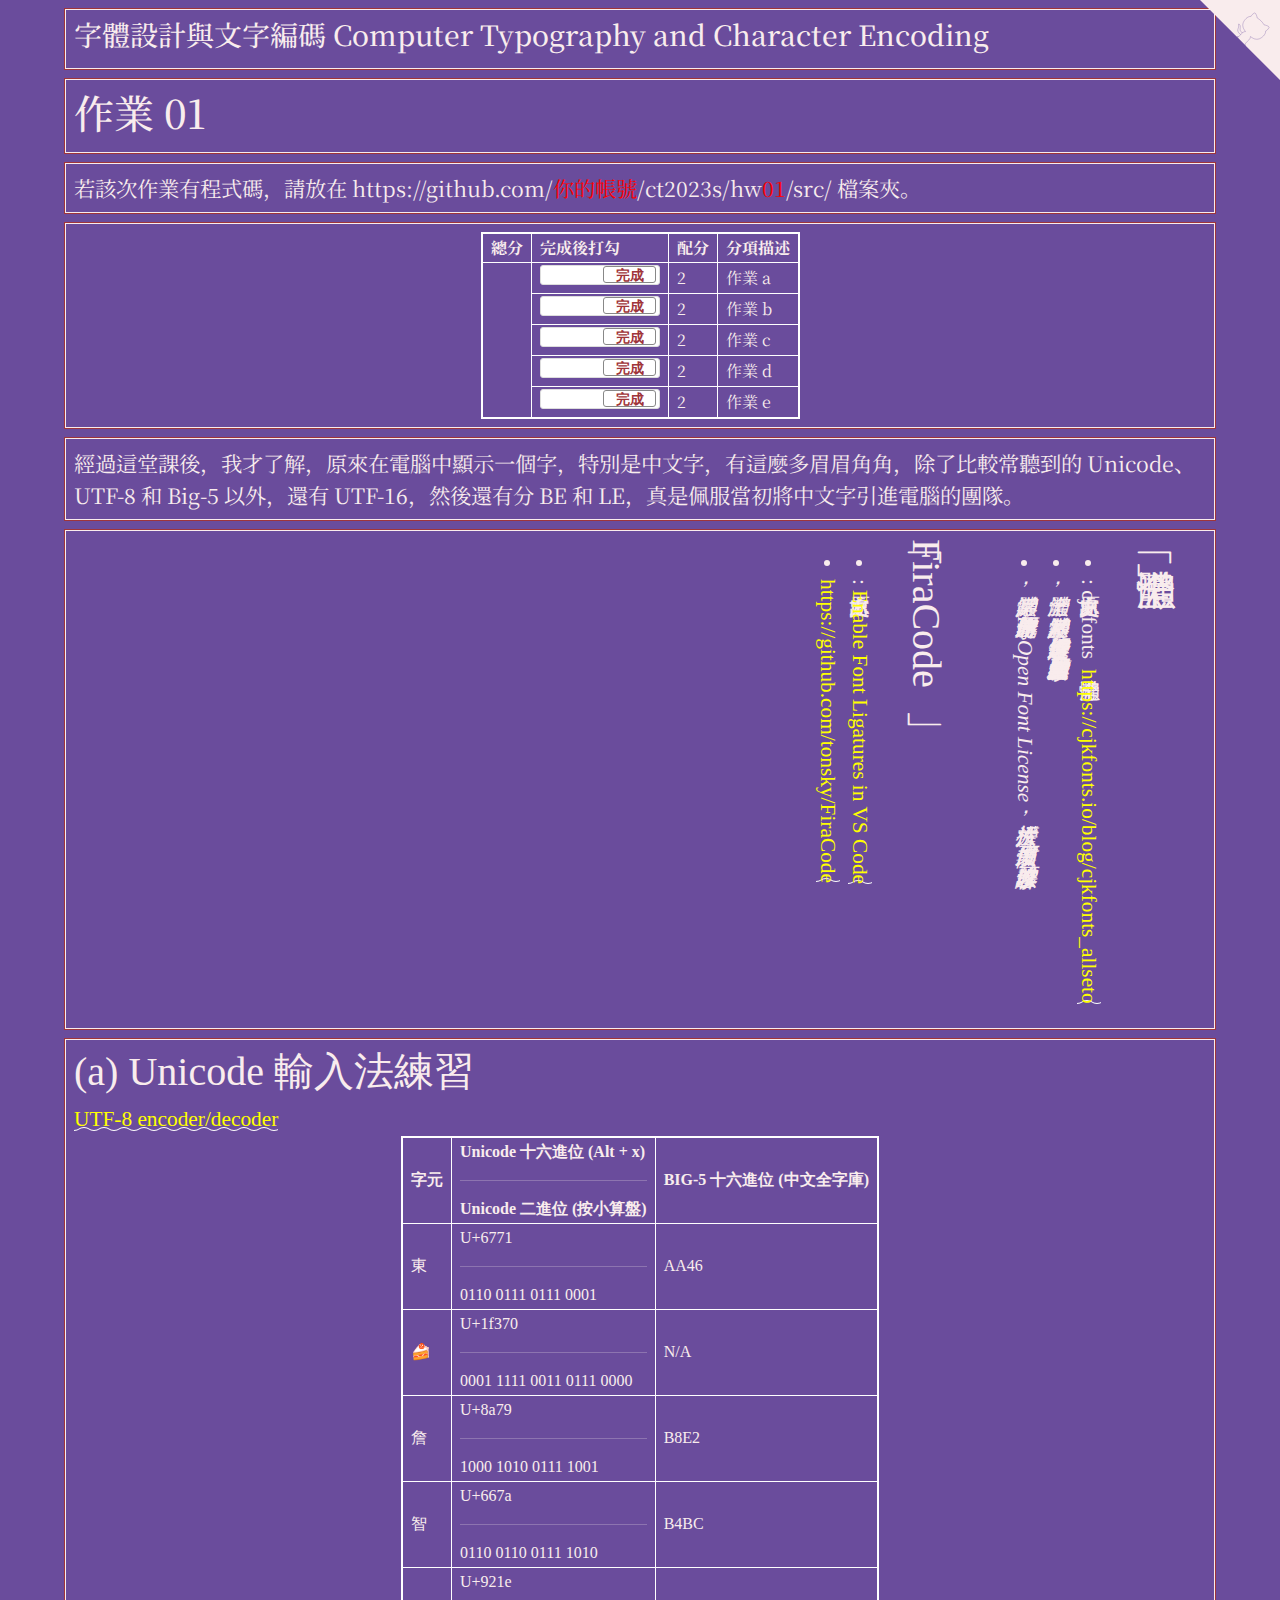
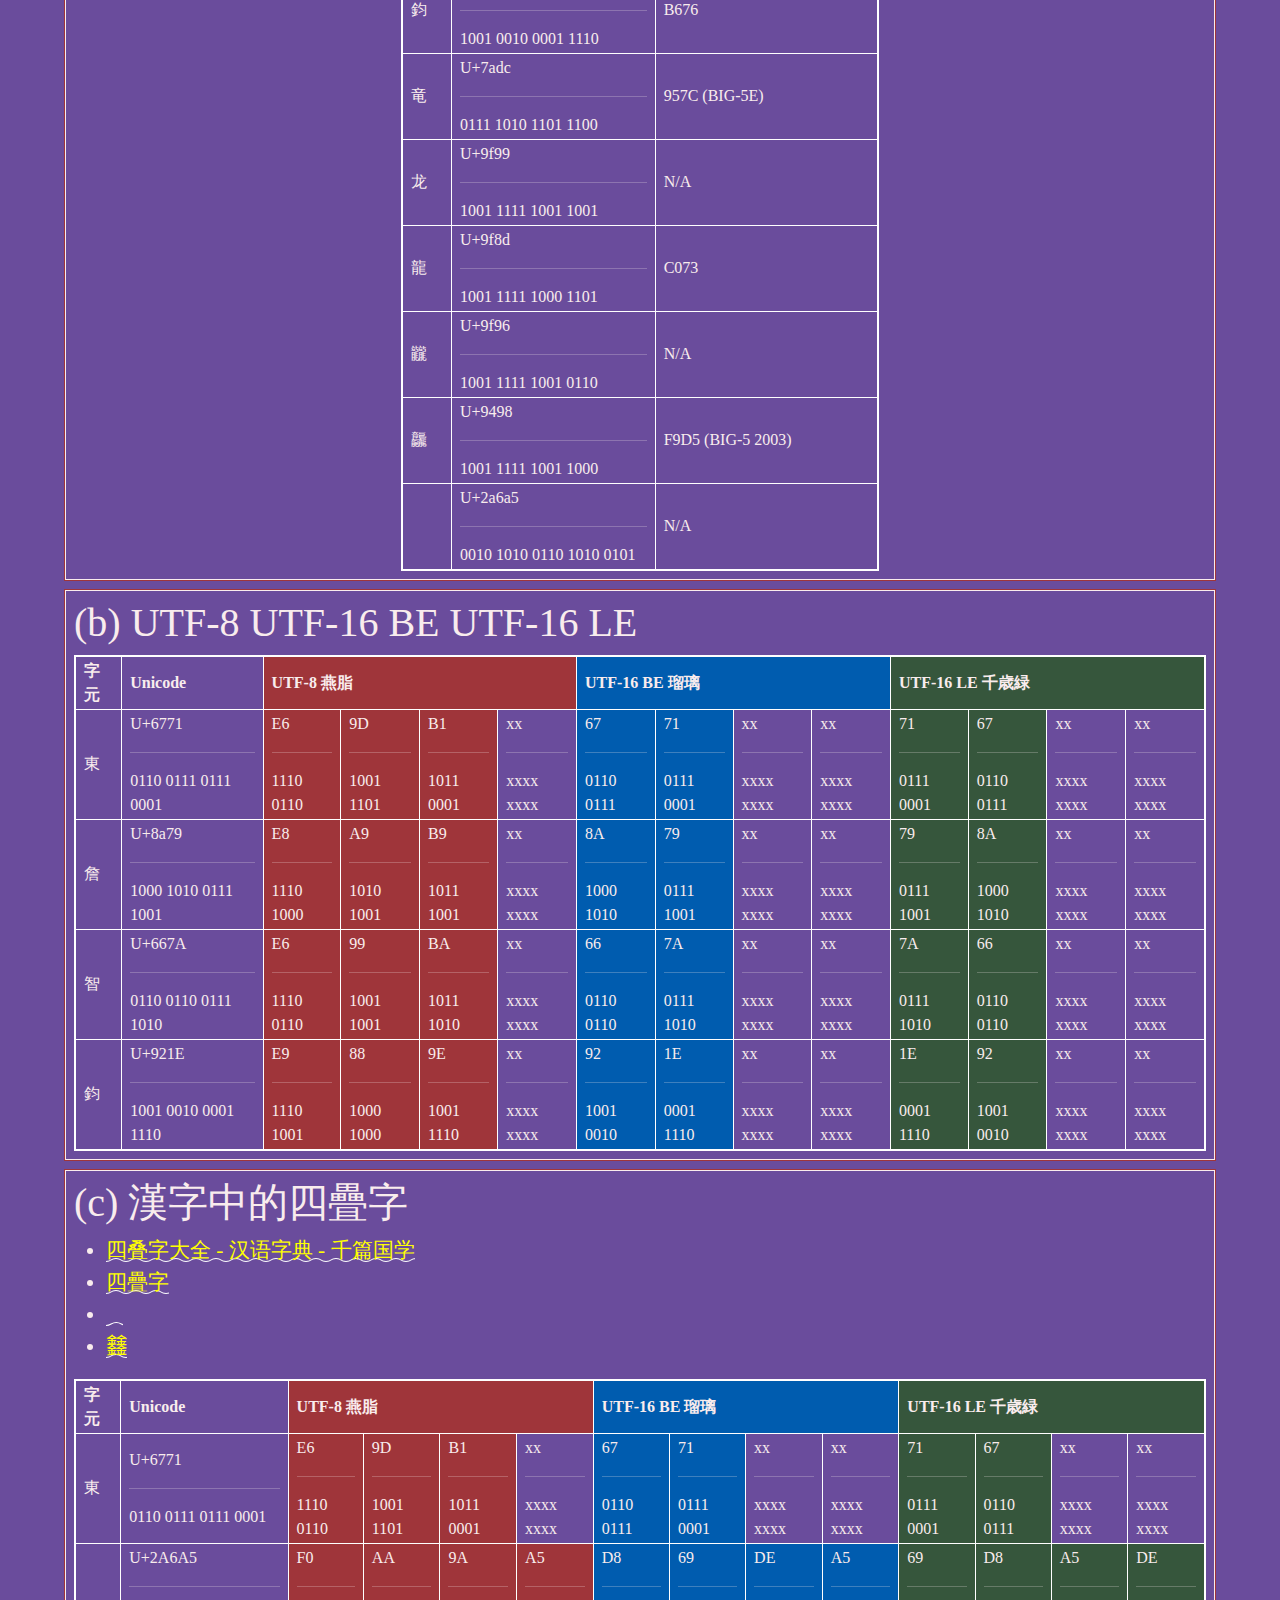
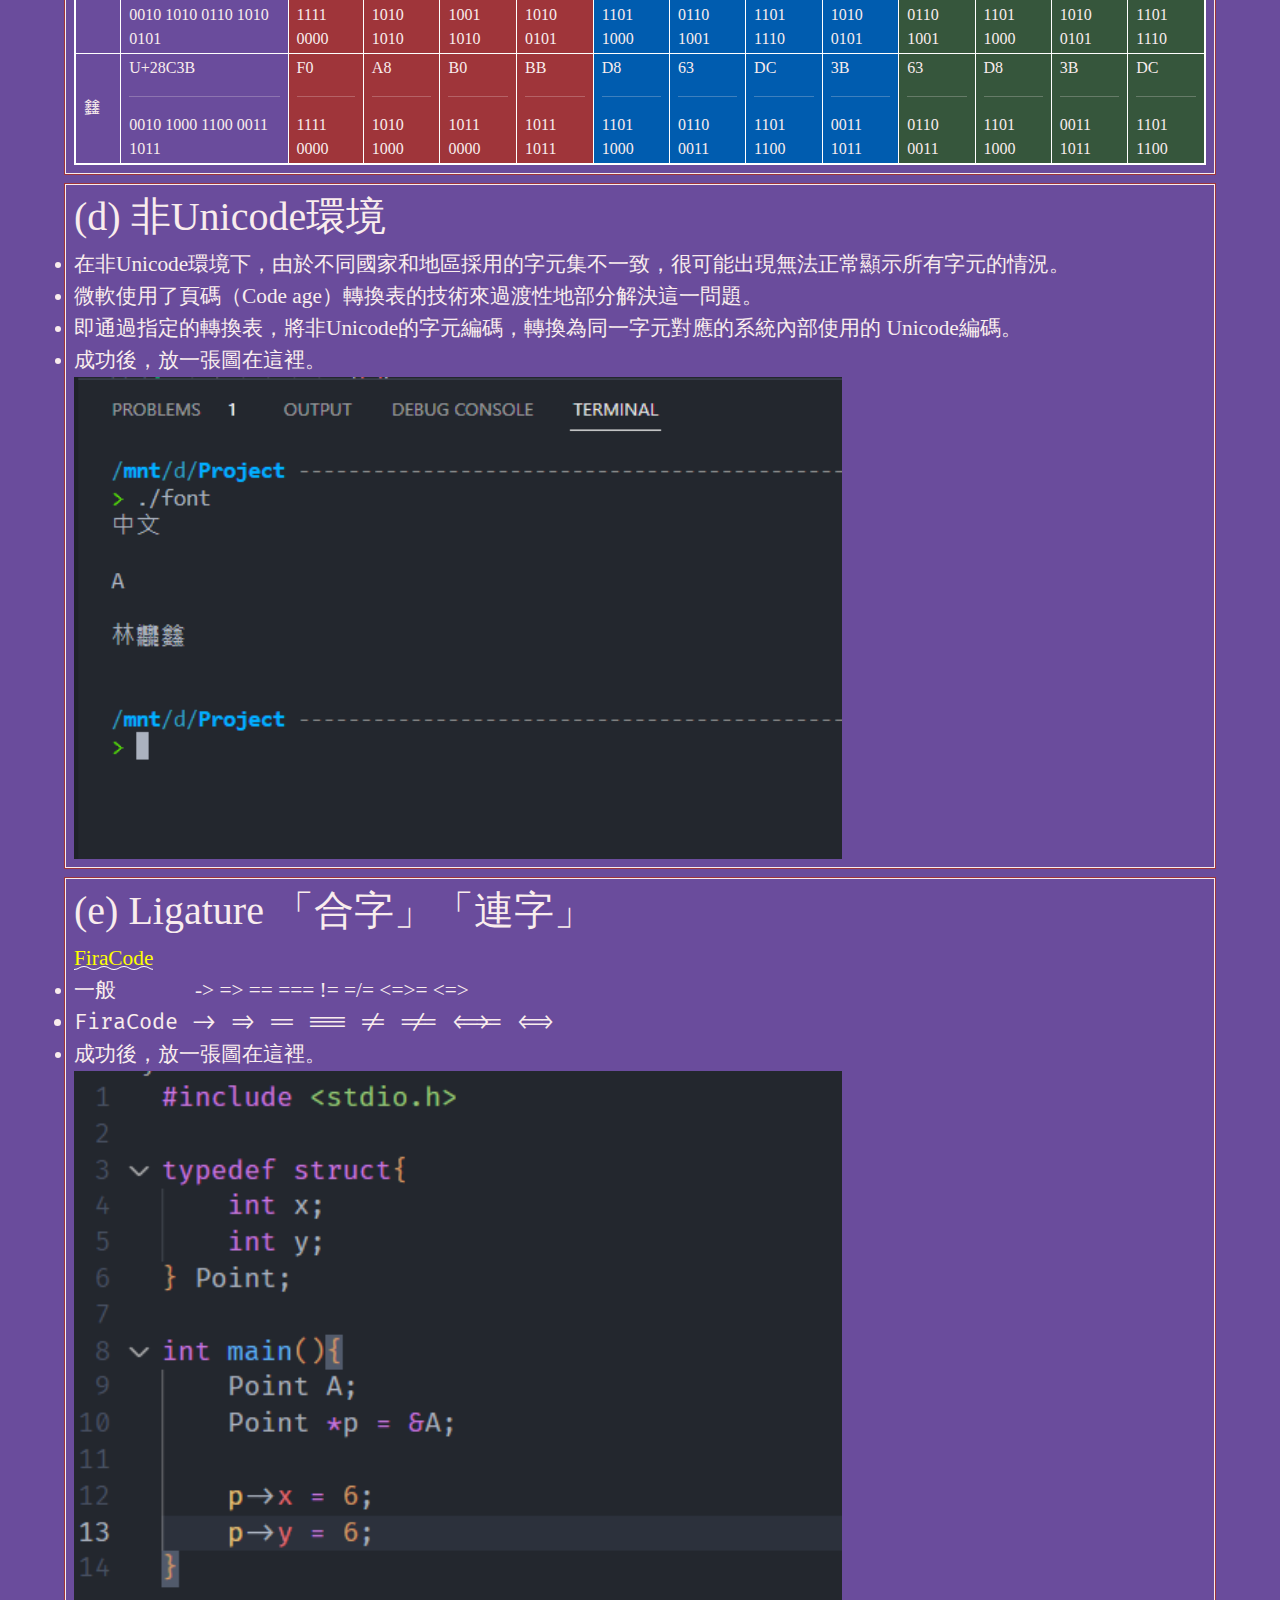
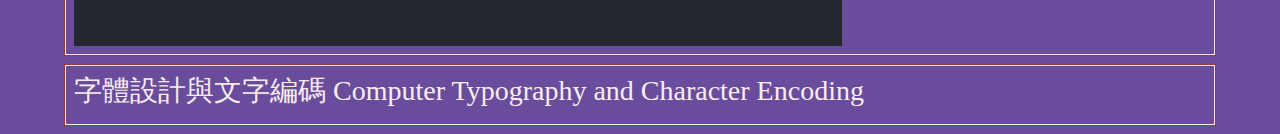
==== commit ba84fa05: "update hw1" ====
--- a/hw01/index.html
+++ b/hw01/index.html
@@ -678,6 +678,48 @@
             </td>
           </tr>
           <tr>
+            <td>𪚥</td>
+            <td>U+2A6A5
+              <hr>0010 1010 0110 1010 0101
+            </td>
+            <td style="background-color:#9F353A;">F0
+              <hr>1111 0000
+            </td> <!-- UTF-8 -->
+            <td style="background-color:#9F353A;">AA
+              <hr>1010 1010
+            </td>
+            <td style="background-color:#9F353A;">9A
+              <hr>1001 1010
+            </td>
+            <td style="background-color:#9F353A;">A5
+              <hr>1010 0101
+            </td>
+            <td style="background-color:#005CAF;">D8
+              <hr>1101 1000
+            </td> <!-- UTF-16 BE -->
+            <td style="background-color:#005CAF;">69
+              <hr>0110 1001
+            </td>
+            <td style="background-color:#005CAF;">DE
+              <hr>1101 1110
+            </td>
+            <td style="background-color:#005CAF;">A5
+              <hr>1010 0101
+            </td>
+            <td style="background-color:#36563C;">69
+              <hr>0110 1001
+            </td> <!-- UTF-16 LE -->
+            <td style="background-color:#36563C;">D8
+              <hr>1101 1000
+            </td>
+            <td style="background-color:#36563C;">A5
+              <hr>1010 0101
+            </td>
+            <td style="background-color:#36563C;">DE
+              <hr>1101 1110
+            </td>
+          </tr>
+          <tr>
             <td>𨰻</td>
             <td>U+28C3B
               <hr>0010 1000 1100 0011 1011
